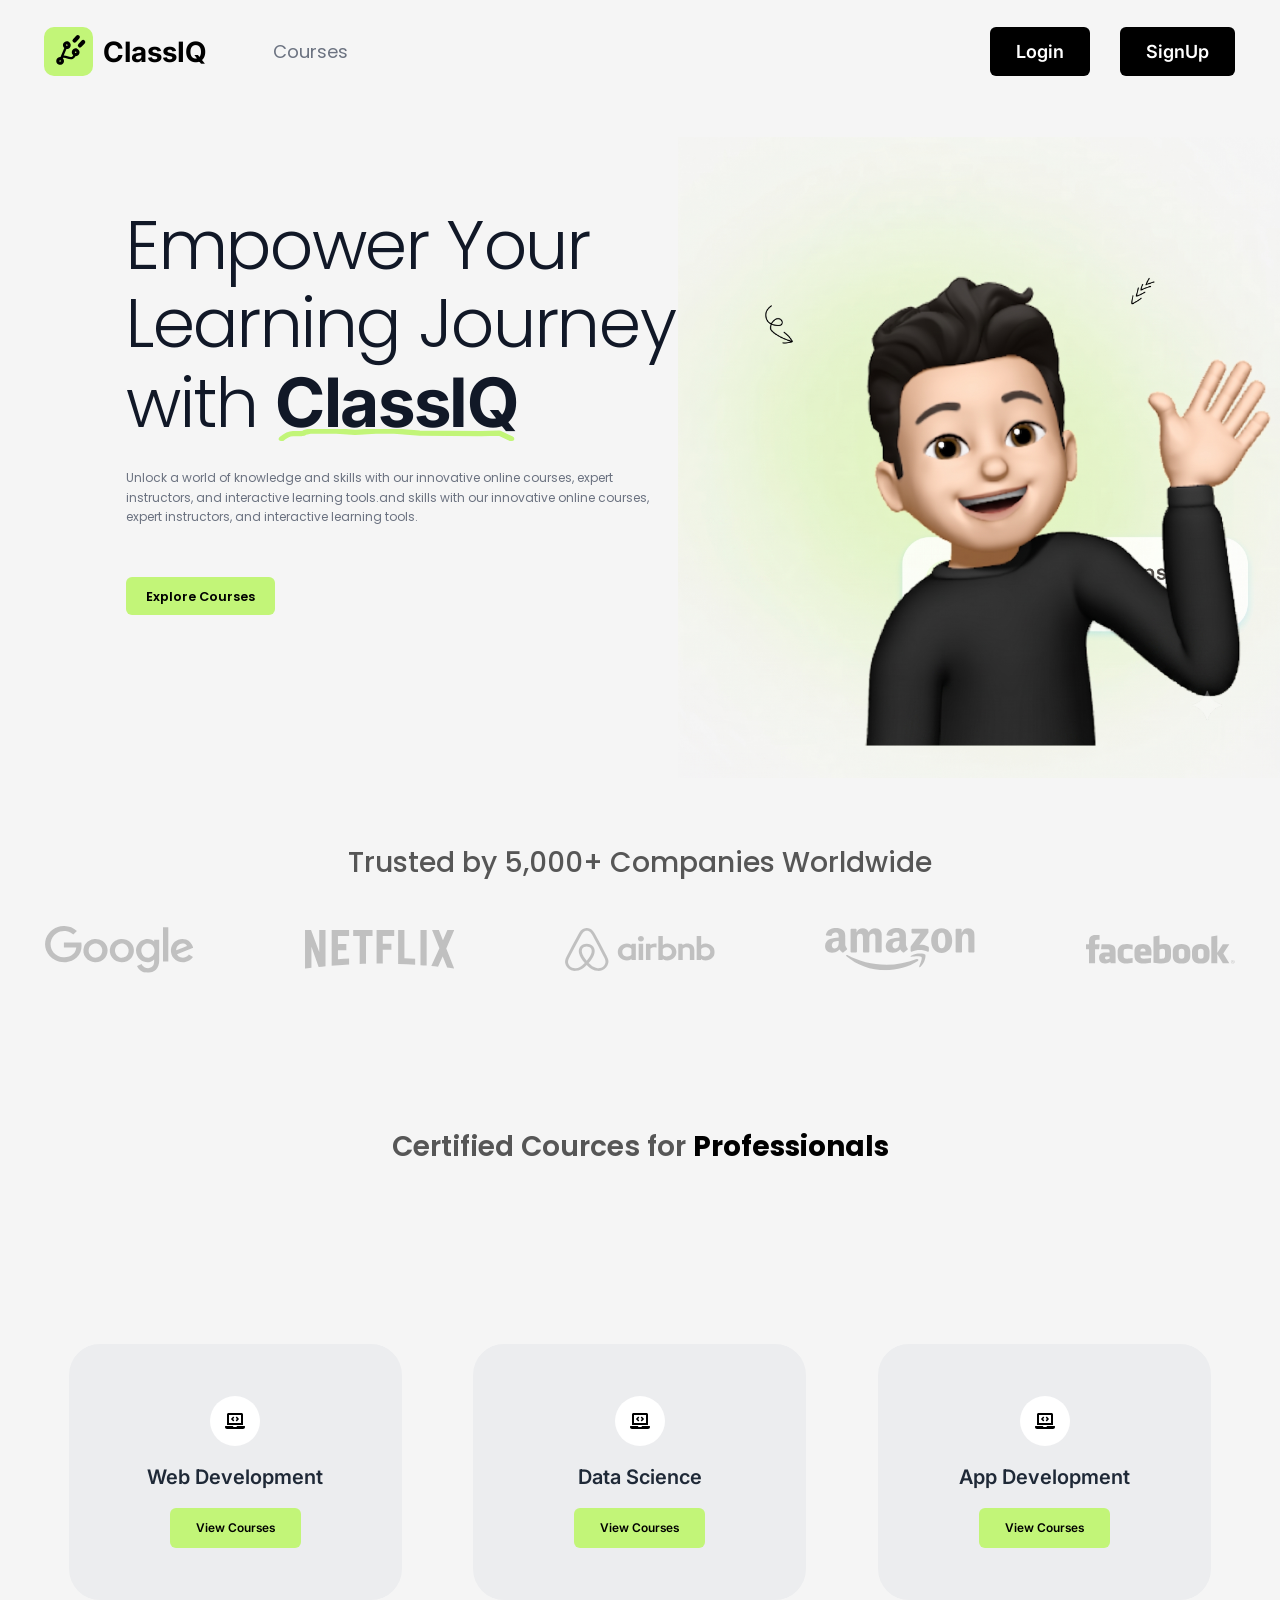
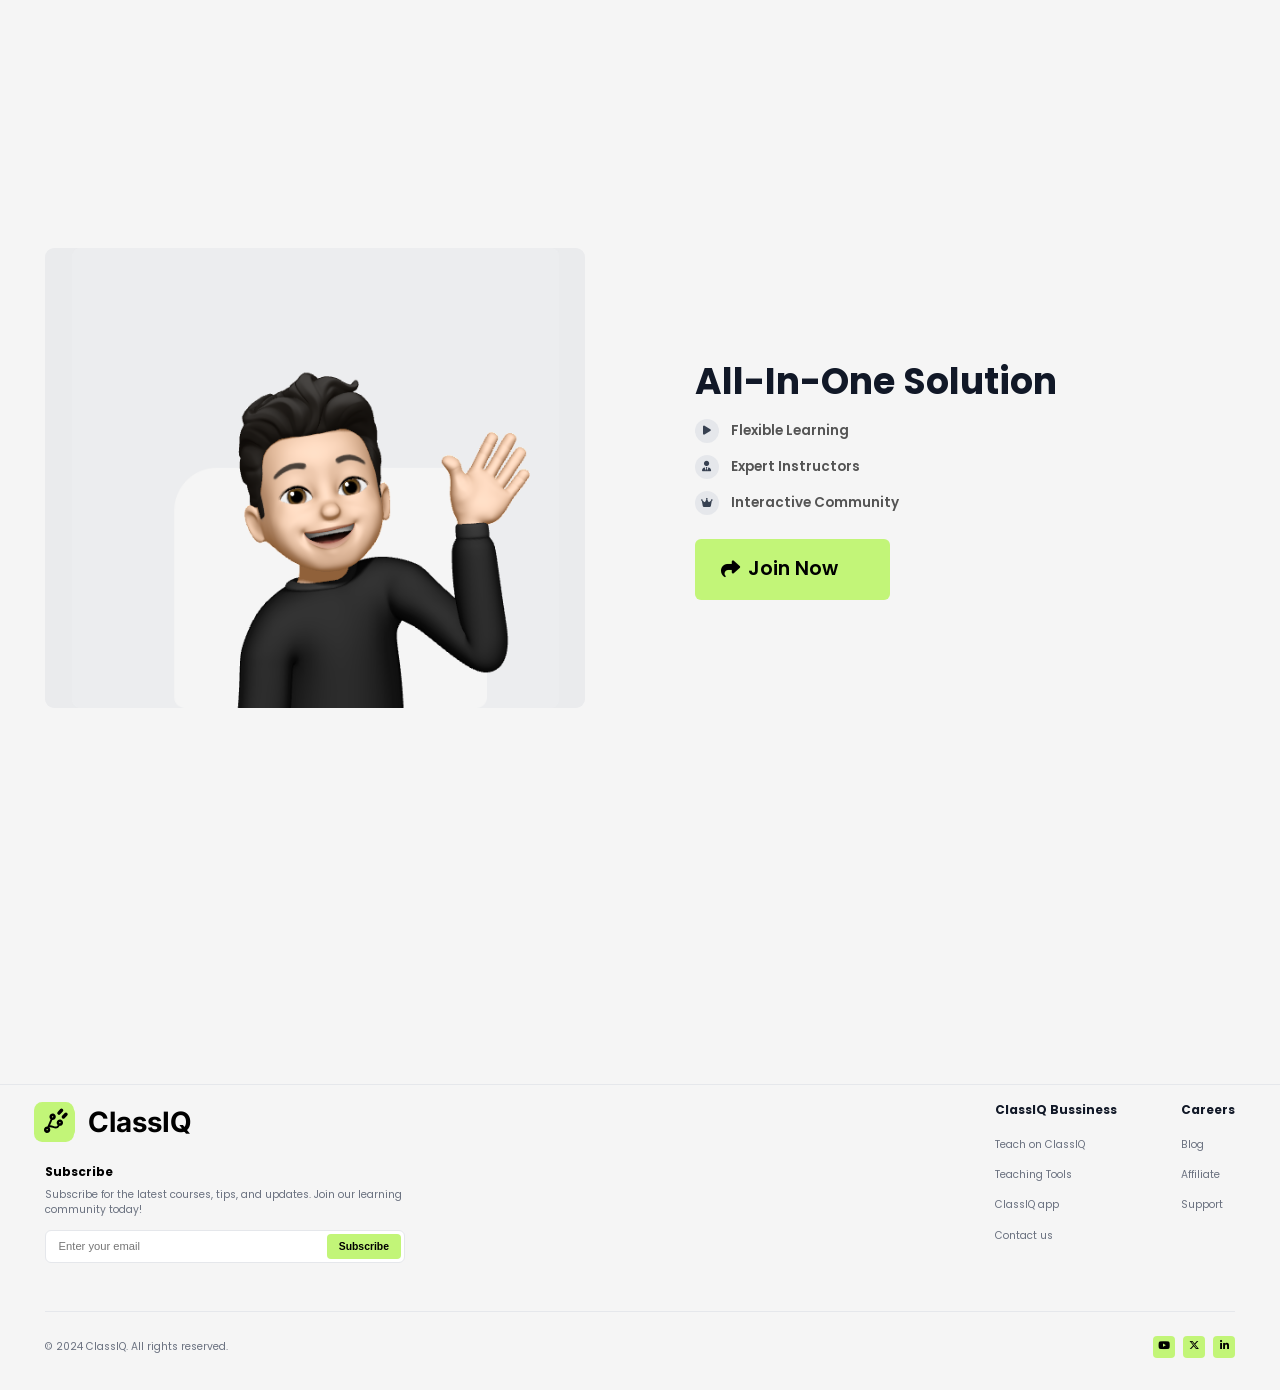
==== index.html @ 95969996 "Reqirement push to git of classiq" ====
<!DOCTYPE html>
<html lang="en">
<head>
    <meta charset="UTF-8">
    <meta name="viewport" content="width=device-width, initial-scale=1.0">
    <title>ClassIQ - Empower Your Learning Journey</title>
    <link rel="shortcut icon" href="./asset/image/Group 2827.svg" type="image/x-icon">
    
    <!-- Local Fonts -->
    <link rel="stylesheet" href="styles.css">
    
    <!-- FontAwesome / Boxicons for Social and List Icons -->
    <link rel="stylesheet" href="https://cdnjs.cloudflare.com/ajax/libs/font-awesome/6.4.0/css/all.min.css">
</head>
<body>

    <!-- Header Navigation -->
    <header class="navbar">
        <div class="container nav-container">
            <div class="logo-nav-container">
                <a href="./index.html" class="logo">
                    <div class="logo-icon">
                        <img width="49" height="49" style="margin-right: 13px;" src="./asset/image/Group 2827.svg" alt="brand-logo">
                    </div>
                    <span class="logo-text">ClassIQ</span>
                </a>
    
                <nav class="desktop-menu">
                    <a href="./course.html" class="nav-link">Courses</a>
                </nav>
            </div>

            <div class="nav-right">
                <a href="./login.html" class="btn btn-dark">Login</a>
                <a href="./signup.html" class="btn btn-dark">SignUp</a>
            </div>

            <button class="hamburger" id="hamburgerBtn" aria-label="Toggle Menu">
                <span></span>
                <span></span>
                <span></span>
            </button>
        </div>

        <div class="mobile-drawer" id="mobileDrawer">
            <a href="./course.html" class="mobile-link">Courses</a>
            <div class="mobile-auth">
                <a href="./login.html" class="btn btn-dark">Login</a>
                <a href="./signup.html" class="btn btn-dark">SignUp</a>
            </div>
        </div>
    </header>

    <main>
        <!-- Hero Section -->
        <section class="hero-section">
            <div class="container hero-container">
                <div class="hero-content">
                    <h1 class="hero-title">
                        Empower Your<br>
                        Learning Journey<br>
                        with <span class="highlight-wrapper">ClassIQ
                            <!-- <svg class="lime-underline" viewBox="0 0 160 12" fill="none"><path d="M3 8C45 3 115 2 157 8" stroke="#B8F330" stroke-width="5" stroke-linecap="round"/></svg> -->
                        </span>
                    </h1>
                    <p class="hero-description">
                        Unlock a world of knowledge and skills with our innovative online courses, expert instructors, and interactive learning tools.and skills with our innovative online courses, expert instructors, and interactive learning tools.
                    </p>
                    <a href="./course.html" class="btn btn-lime">Explore Courses</a>
                </div>

                <div class="hero-avatar-wrapper">
                    <!-- 3D Waving Character Illustration -->
                    <div class="avatar-bg"></div>
                    <img src="./asset/image/brand-avatar.png" alt="ClassIQ 3D Waving Character" class="hero-avatar">
                </div>
            </div>

            <!-- Client Logos -->
            <div class="container trust-section">
                <p class="trust-title">Trusted by 5,000+ Companies Worldwide</p>
                <div class="trust-logos">
                    <span class="logo-brand"><img src="./asset/image/google-2015 1.svg" alt="Google"></span>
                    <span class="logo-brand"><img src="./asset/image/netflix-3 1.svg" alt="Netflix"></span>
                    <span class="logo-brand"><img src="./asset/image/airbnb.svg" alt="Airbnb"></span>
                    <span class="logo-brand"><img src="./asset/image/amazon.svg" alt="Amazon"></span>
                    <span class="logo-brand"><img src="./asset/image/facebook.svg" alt="Facebook"></span>
                </div>
            </div>
        </section>

        <!-- Certified Courses Section -->
        <section id="courses" class="courses-section">
            <div class="container section-container">
                <h2 class="section-title">Certified Cources for <span>Professionals</span></h2>

                <div class="courses-grid">
                    <!-- Web Development -->
                    <div class="course-card">
                        <div class="card-icon">
                            <img src="./asset/image/laptopVector.svg" alt="laptop-icon">
                        </div>
                        <h3>Web Development</h3>
                        <a href="./course.html" class="btn btn-lime-sm">View Courses</a>
                    </div>

                    <!-- Data Science -->
                    <div class="course-card">
                        <div class="card-icon">
                            <img src="./asset/image/laptopVector.svg" alt="laptop-icon">
                        </div>
                        <h3>Data Science</h3>
                        <a href="./course.html" class="btn btn-lime-sm">View Courses</a>
                    </div>

                    <!-- App Development -->
                    <div class="course-card">
                        <div class="card-icon">
                            <img src="./asset/image/laptopVector.svg" alt="laptop-icon">
                        </div>
                        <h3>App Development</h3>
                        <a href="./course.html" class="btn btn-lime-sm">View Courses</a>
                    </div>
                </div>
            </div>
        </section>

        <!-- All-In-One Solution Section -->
        <section class="solution-section">
            <div class="container solution-container">
                <div class="solution-image-box">
                    <img src="./asset/image/teaser-avatar.png" alt="3D Avatar" class="solution-avatar">
                </div>

                <div class="solution-content">
                    <h2>All-In-One Solution</h2>
                    <ul class="solution-list">
                        <li>
                            <div class="icon-badge"><i class="fa-solid fa-play"></i></div>
                            <span>Flexible Learning</span>
                        </li>
                        <li>
                            <div class="icon-badge"><i class="fa-solid fa-user-tie"></i></div>
                            <span>Expert Instructors</span>
                        </li>
                        <li>
                            <div class="icon-badge"><i class="fa-solid fa-crown"></i></div>
                            <span>Interactive Community</span>
                        </li>
                    </ul>
                    <a href="./signup.html" class="btn btn-lime-action">
                        <i class="fa-solid fa-share"></i> Join Now
                    </a>
                </div>
            </div>
        </section>
    </main>

    <!-- Footer -->
    <footer class="footer">
        <div class="container">
            <div class="footer-top">
                <div class="footer-brand">
                    <a href="./index.html" class="logo">
                        <div class="logo-icon">
                            <img width="40" height="40" style="margin-right: 13px;" src="./asset/image/Group 2827.svg" alt="brand-logo">
                        </div>
                        <span class="logo-text">ClassIQ</span>
                    </a>
                    <div class="newsletter-box">
                        <label>Subscribe</label>
                        <p>Subscribe for the latest courses, tips, and updates. Join our learning community today!</p>
                        <form class="subscribe-form" id="subscribeForm">
                            <input type="email" placeholder="Enter your email" required>
                            <button type="submit" class="btn-subscribe">Subscribe</button>
                        </form>
                    </div>
                </div>

                <div class="footer-links">
                    <div class="col">
                        <h4>ClassIQ Bussiness</h4>
                        <ul>
                            <li><a href="#">Teach on ClassIQ</a></li>
                            <li><a href="#">Teaching Tools</a></li>
                            <li><a href="#">ClassIQ app</a></li>
                            <li><a href="#">Contact us</a></li>
                        </ul>
                    </div>
                    <div class="col">
                        <h4>Careers</h4>
                        <ul>
                            <li><a href="#">Blog</a></li>
                            <li><a href="#">Affiliate</a></li>
                            <li><a href="#">Support</a></li>
                        </ul>
                    </div>
                </div>
            </div>

            <div class="footer-bottom">
                <p>&copy; 2024 ClassIQ. All rights reserved.</p>
                <div class="social-icons">
                    <a href="#" class="social-btn"><i class="fa-brands fa-youtube"></i></a>
                    <a href="#" class="social-btn"><i class="fa-brands fa-x-twitter"></i></a>
                    <a href="#" class="social-btn"><i class="fa-brands fa-linkedin-in"></i></a>
                </div>
            </div>
        </div>
    </footer>

    <script src="script.js"></script>
</body>
</html>
---- styles.css ----
@font-face {
    font-family: 'Poppins';
    src: url('./asset/fonts/Poppins-Light.ttf') format('truetype');
    font-weight: 300;
    font-style: normal;
    font-display: swap;
}

@font-face {
    font-family: 'Poppins';
    src: url('./asset/fonts/Poppins-Regular.ttf') format('truetype');
    font-weight: 400;
    font-style: normal;
    font-display: swap;
}

@font-face {
    font-family: 'Poppins';
    src: url('./asset/fonts/Poppins-Medium.ttf') format('truetype');
    font-weight: 500;
    font-style: normal;
    font-display: swap;
}

@font-face {
    font-family: 'Poppins';
    src: url('./asset/fonts/Poppins-SemiBold.ttf') format('truetype');
    font-weight: 600;
    font-style: normal;
    font-display: swap;
}

@font-face {
    font-family: 'Poppins';
    src: url('./asset/fonts/Poppins-Bold.ttf') format('truetype');
    font-weight: 700;
    font-style: normal;
    font-display: swap;
}

@font-face {
    font-family: 'Poppins';
    src: url('./asset/fonts/Poppins-Thin.ttf') format('truetype');
    font-weight: 200;
    font-style: normal;
    font-display: swap;
}

@font-face {
    font-family: 'Inter';
    src: url('./asset/fonts/Inter-SemiBold.ttf') format('truetype');
    font-weight: 600;
    font-style: normal;
    font-display: swap;
}

@font-face {
    font-family: 'Inter';
    src: url('./asset/fonts/Inter-Bold.ttf') format('truetype');
    font-weight: 700;
    font-style: normal;
    font-display: swap;
}

:root {
    --lime-color: #C2F578;
    --lime-hover: #a5d064;
    --bg-light: #F9FAFB;
    --card-bg: #EAEBED;
    --bg-body: #f5f5f5;
    --text-dark: #111827;
    --text-muted: #6B7280;
    --font-family: 'Poppins', 'Inter', sans-serif;
}

*, *::before, *::after {
    box-sizing: border-box;
    margin: 0;
    padding: 0;
}

body {
    font-family: var(--font-family);
    background-color: var(--bg-light);
    color: var(--text-dark);
    line-height: 1.5;
    background-color: var(--bg-body);
    -webkit-font-smoothing: antialiased;
}

.container {
    max-width: 1190px;
    margin: 0 auto;
}

/* Navbar */
.navbar {
    padding: 27px 0 13px;
}

.nav-container {
    display: flex;
    align-items: center;
    justify-content: space-between;
    padding-left: 15px;
}

.logo-nav-container {
    display: flex;
    align-items: center;
}

.logo {
    display: flex;
    align-items: center;
    gap: 0.8125rem;
    text-decoration: none;
}

.logo-icon {
    width: 30px;
    height: 30px;
    background-color: var(--lime-color);
    border-radius: 6px;
    display: flex;
    align-items: center;
    justify-content: center;
    color: #000;
}

.logo-icon svg { width: 18px; height: 18px; }

.logo-text {
    font-family: 'Inter', sans-serif;
    font-size: 1.75rem;
    font-weight: 700;
    color: #000;
}

.desktop-menu .nav-link {
    text-decoration: none;
    color: var(--text-muted);
    font-size: 1.125rem;
    font-weight: 400;
    letter-spacing: 0;
    margin-left: 4.125rem;
    font-family: 'Poppins', 'Inter', sans-serif;
}

.nav-right {
    display: flex;
    gap: 1.875rem;
}

.btn {
    display: inline-flex;
    align-items: center;
    justify-content: center;
    border-radius: 6px;
    text-decoration: none;
    font-weight: 600;
    transition: 0.2s ease;
    border: none;
    cursor: pointer;
}

.btn-dark {
    font-family: 'Poppins', sans-serif;
    background-color: #000000;
    color: #ffffff;
    font-size: 1.125rem;
    font-family: 'Inter', sans-serif;
    padding: 0.6875rem 1.625rem;
}

.btn-dark:hover { background-color: #222; }

.btn-lime {
    background-color: var(--lime-color);
    color: #000;
    font-size: 0.8rem;
    padding: 0.6rem 1.25rem;
}

.btn-lime:hover { background-color: var(--lime-hover); }

.btn-lime-sm {
    background-color: var(--lime-color);
    color: #000;
    font-family: 'Inter', sans-serif;
    font-size: 0.75rem;
    padding: 0.6875rem 1.625rem;
}

.btn-lime-action {
    background-color: var(--lime-color);
    color: #000;
    font-size: 1.2rem;
    font-family: 'Poppins', sans-serif;
    font-weight: 600;
    padding: 1rem 3.25rem 1rem 1.625rem;
    gap: 0.5rem;
}

.hamburger {
    display: none;
    background: none;
    border: none;
    cursor: pointer;
    flex-direction: column;
    justify-content: center;
    align-items: center;
    gap: 4px;
    width: 40px;
    height: 40px;
    position: relative;
    transition: transform 0.25s ease;
}

.hamburger span {
    width: 22px;
    height: 2px;
    background: #000;
    border-radius: 2px;
    transition: transform 0.25s ease, opacity 0.2s ease, top 0.25s ease;
    position: relative;
}

.hamburger.active span:nth-child(1) {
    transform: rotate(45deg) translate(4px, 5px);
}

.hamburger.active span:nth-child(2) {
    opacity: 0;
}

.hamburger.active span:nth-child(3) {
    transform: rotate(-45deg) translate(4px, -5px);
}

.mobile-drawer {
    display: none;
}

.mobile-drawer.active {
    display: flex;
    flex-direction: column;
    gap: 0.75rem;
    padding: 1rem 1.25rem 1.25rem;
}

.mobile-link {
    text-decoration: none;
    color: var(--text-dark);
    font-weight: 600;
    letter-spacing: 0.08em;
}

.mobile-auth {
    display: flex;
    gap: 0.75rem;
    flex-wrap: wrap;
}

/* Hero */
.hero-section { padding: 3rem 0; }

.hero-container {
    display: grid;
    grid-template-columns: 1.1fr 0.9fr;
    max-width: 1440px;
}

.hero-content { margin-left: 126px; margin-top: 70px; }

.hero-title {
    font-family: 'Poppins', sans-serif;
    font-size: 4.25rem;
    font-weight: 300;
    line-height: 1.15;
    letter-spacing: -0.02em;
    margin-bottom: 1.25rem;
}

.highlight-wrapper {
    position: relative;
    display: inline-block;
    font-weight: 700;
    font-family: 'Inter', sans-serif;
    padding-bottom: 0.1em;
}

.highlight-wrapper::after {
    content: '';
    position: absolute;
    left: 0;
    right: 0;
    bottom: 7px;
    height: 0.18em;
    border-radius: 999px;
    background: url('./asset/image/Vector 3.svg') center/100% 110% no-repeat;
}

.lime-underline {
    position: absolute;
    bottom: -4px;
    left: 0;
    width: 100%;
}

.hero-description {
    font-size: 0.75rem;
    color: var(--text-muted);
    max-width: 100%;
    line-height: 1.6;
    margin-bottom: 3.1875rem;
}

.hero-avatar-wrapper {
    position: relative;
    display: flex;
    overflow: visible;
}

.hero-avatar {
    width: 602px;
    /* max-width: 100%; */
    height: auto;
    position: relative;
    z-index: 2;
    opacity: 1;
}

/* Trust Section */
.trust-section {
    margin-top: 4rem;
    text-align: center;
    max-width: 1190px;
}

.trust-title {
    font-size: 1.75rem;
    font-family: 'Poppins', sans-serif;
    font-weight: 500;
    letter-spacing: 2%;
    color: #565656;
    margin-bottom: 2.625rem;
}

.trust-logos {
    display: flex;
    justify-content: space-between;
    align-items: center;
    width: 100%;
    flex-wrap: wrap;
}

.logo-brand {
    font-size: 1.35rem;
    font-weight: 800;
    color: #9CA3AF;
}

.logo-brand img {
    width: clamp(2.5rem, 11.67vw, 10.5rem);
    height: auto;
    filter: grayscale(100%);
    opacity: 0.7;
    transition: filter 0.3s ease, opacity 0.3s ease;
}

.logo-brand img:hover {
    filter: grayscale(0%);
    opacity: 1;
}

/* Certified Courses */
.courses-section {
    padding: 6rem 0 3rem;
    text-align: center;
}

.section-container {
    max-width: 1190px;
    margin: 0 auto;
}

.section-title {
    font-size: 1.75rem;
    font-weight: 600;
    color: #565656;
    margin-bottom: 11rem;
    font-family: 'Poppins', sans-serif;
}

.section-title span { font-weight: 800; color:#000 }

.courses-grid {
    display: grid;
    grid-template-columns: repeat(3, 1fr);
    gap: 1.5rem;
    justify-items: center;
}

.course-card {
    background-color: #ECEDEF;
    border-radius: 31px;
    display: flex;
    flex-direction: column;
    align-items: center;
    justify-content: center;
    gap: 1rem;
    width: min(100%, 333px);
    max-width: 333px;
    height: clamp(240px, 20vw, 288px);
    margin: 0 auto;
}

.card-icon {
    width: 50px;
    height: 50px;
    background: #fff;
    border-radius: 100%;
    display: flex;
    align-items: center;
    justify-content: center;
    font-size: 0.75rem;
}

.course-card h3 {
    font-family: 'Inter', sans-serif;
    font-size: 1.25rem;
    font-weight: 600;
    color: #1F2937;
}

/* Solution Section */
.solution-section { padding: 12.5rem 0 23.5rem; }

.solution-container {
    display: grid;
    grid-template-columns: 1fr 1fr;
    gap: 6.85rem;
    align-items: center;
}

.solution-image-box {
    background-color: var(--card-bg);
    border-radius: 9px;
    display: flex;
    align-items: flex-end;
    justify-content: center;
    overflow: hidden;
    
}

.solution-avatar {
    width: clamp(280px, 38.06vw, 548px);
    height: auto;
    aspect-ratio: 548 / 517;
    object-fit: cover;
}

.solution-content h2 {
    font-size: 2.25rem;
    font-weight: 700;
    margin-bottom: 10px;
}

.solution-content li span {
    color: #545454;
}

.solution-list {
    list-style: none;
    margin-bottom: 1.5rem;
}

.solution-list li {
    display: flex;
    align-items: center;
    gap: 0.75rem;
    margin-bottom: 0.75rem;
    font-size: 0.85rem;
    font-weight: 600;
    color: var(--text-dark);
}

.icon-badge {
    width: 24px;
    height: 24px;
    background-color: #E5E7EB;
    border-radius: 50%;
    display: flex;
    align-items: center;
    justify-content: center;
    font-size: 0.65rem;
    color: #374151;
}

/* Footer */
.footer {
    padding: 1rem 0 2rem;
    border-top: 1px solid #E5E7EB;
}

.footer-top {
    display: flex;
    justify-content: space-between;
    gap: 4rem;
    margin-bottom: 3rem;
}

.newsletter-box {
    margin-top: 1rem;
    max-width: 360px;
}

.newsletter-box label {
    font-size: 0.75rem;
    font-weight: 700;
    color: #000;
}

.newsletter-box p {
    font-size: 0.65rem;
    color: var(--text-muted);
    margin: 0.25rem 0 0.75rem;
}

.subscribe-form {
    display: flex;
    background: #ffffff;
    border: 1px solid #E5E7EB;
    border-radius: 6px;
    padding: 3px;
}

.subscribe-form input {
    border: none;
    outline: none;
    padding: 0.4rem 0.6rem;
    font-size: 0.7rem;
    flex-grow: 1;
}

.btn-subscribe {
    background-color: var(--lime-color);
    border: none;
    font-size: 0.65rem;
    font-weight: 700;
    padding: 0.4rem 0.75rem;
    border-radius: 4px;
    cursor: pointer;
}

.footer-links {
    display: flex;
    gap: 4rem;
}

.footer-links h4 {
    font-size: 0.75rem;
    font-weight: 700;
    margin-bottom: 0.75rem;
}

.footer-links ul { list-style: none; }

.footer-links ul li { margin-bottom: 0.4rem; }

.footer-links ul li a {
    text-decoration: none;
    font-size: 0.65rem;
    color: var(--text-muted);
}

.footer-bottom {
    display: flex;
    justify-content: space-between;
    align-items: center;
    border-top: 1px solid #E5E7EB;
    padding-top: 1.5rem;
    font-size: 0.65rem;
    color: var(--text-muted);
}

.social-icons {
    display: flex;
    gap: 0.5rem;
}

.social-btn {
    width: 22px;
    height: 22px;
    background-color: var(--lime-color);
    color: #000;
    border-radius: 4px;
    display: flex;
    align-items: center;
    justify-content: center;
    text-decoration: none;
    font-size: 0.65rem;
}

/* Responsive */
@media (max-width: 1150px) {
    .hero-content {
        margin:auto;
    }
    .hero-avatar {
        width: 100%;
        max-width: 400px;
    } 
    .container { max-width: 90% ;}
}
@media (max-width: 768px) {
    .solution-section ,.courses-section {padding: 3rem 0;}
    .section-title { margin-bottom: 3rem; }
    .solution-container { gap: 3rem; }
    .highlight-wrapper::after { bottom: 0; }
    .desktop-menu, .nav-right { display: none; }
    .hamburger { display: flex; }
    .hero-container, .solution-container, .footer-top { grid-template-columns: 1fr; flex-direction: column; }
    .courses-grid { grid-template-columns: 1fr; justify-items: center; }
    .course-card { width: min(100%, 420px); }
    .hero-title { font-size: 2.25rem; }
}
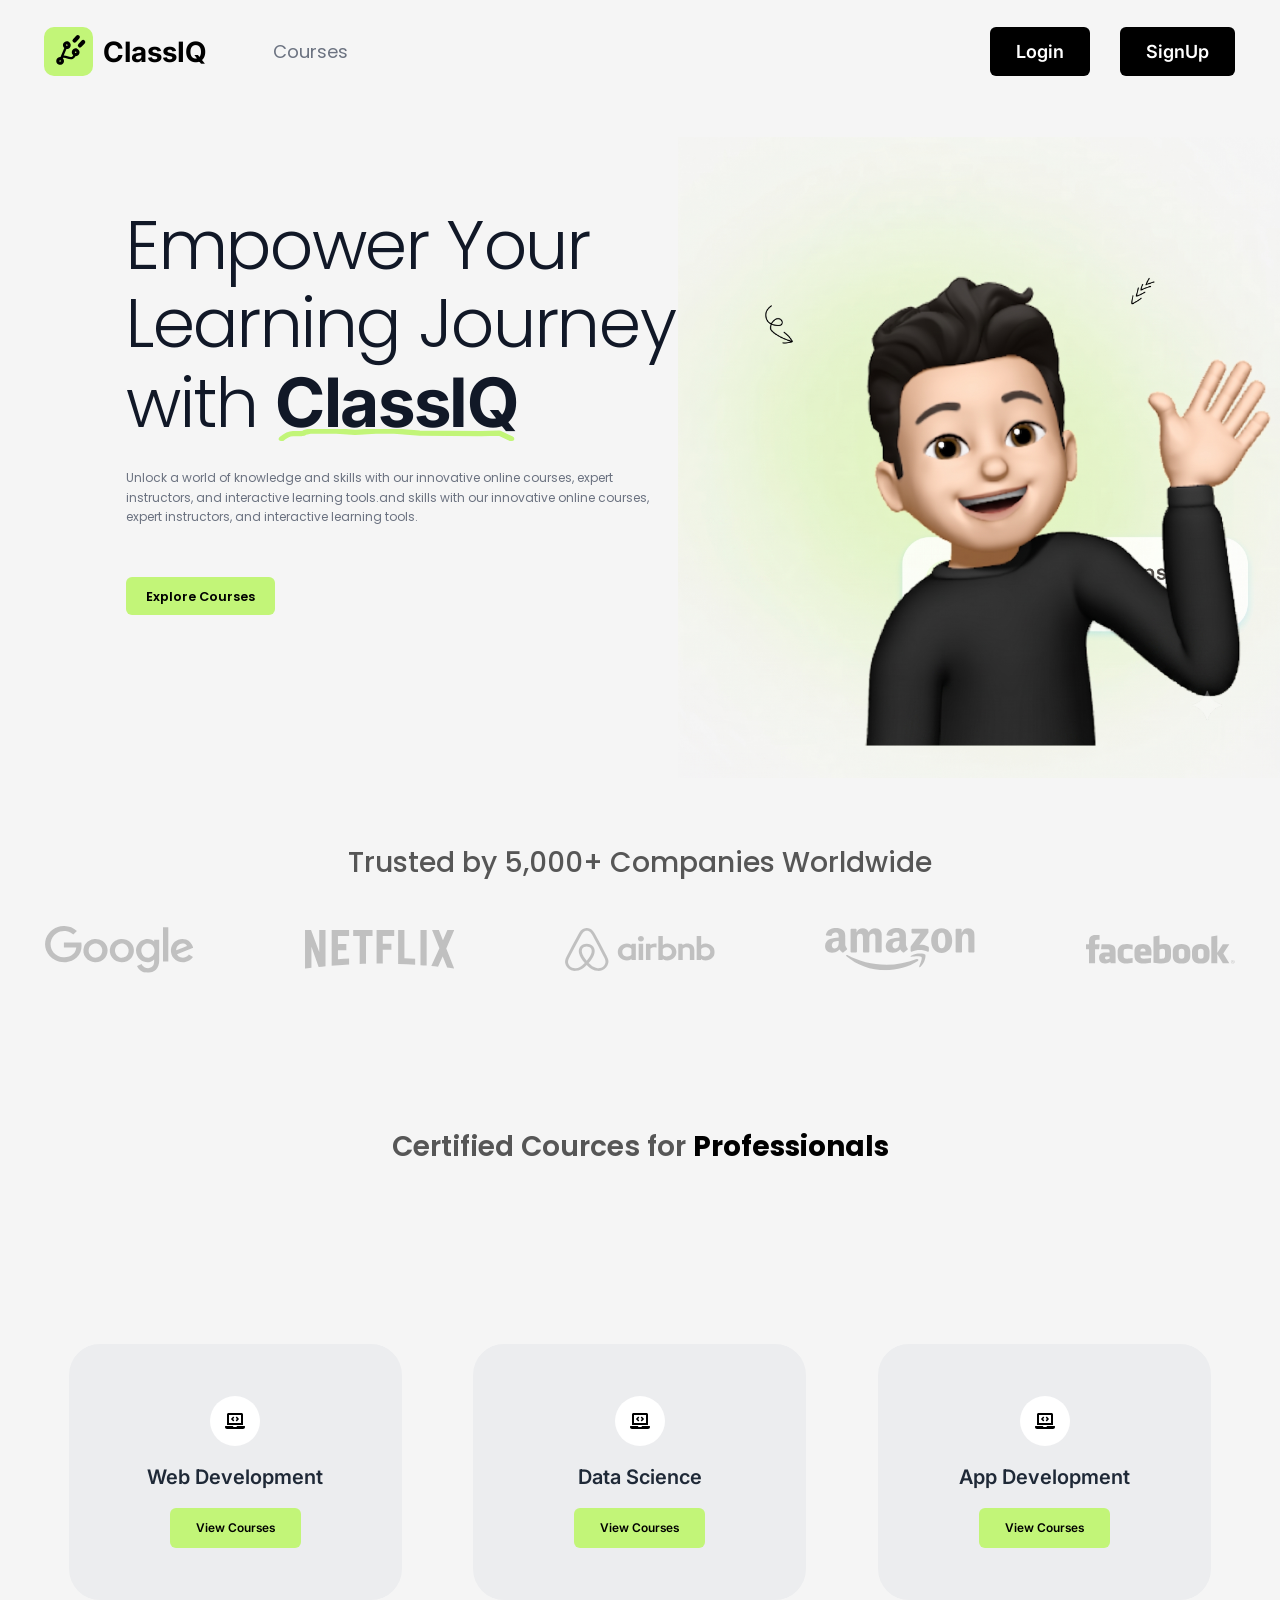
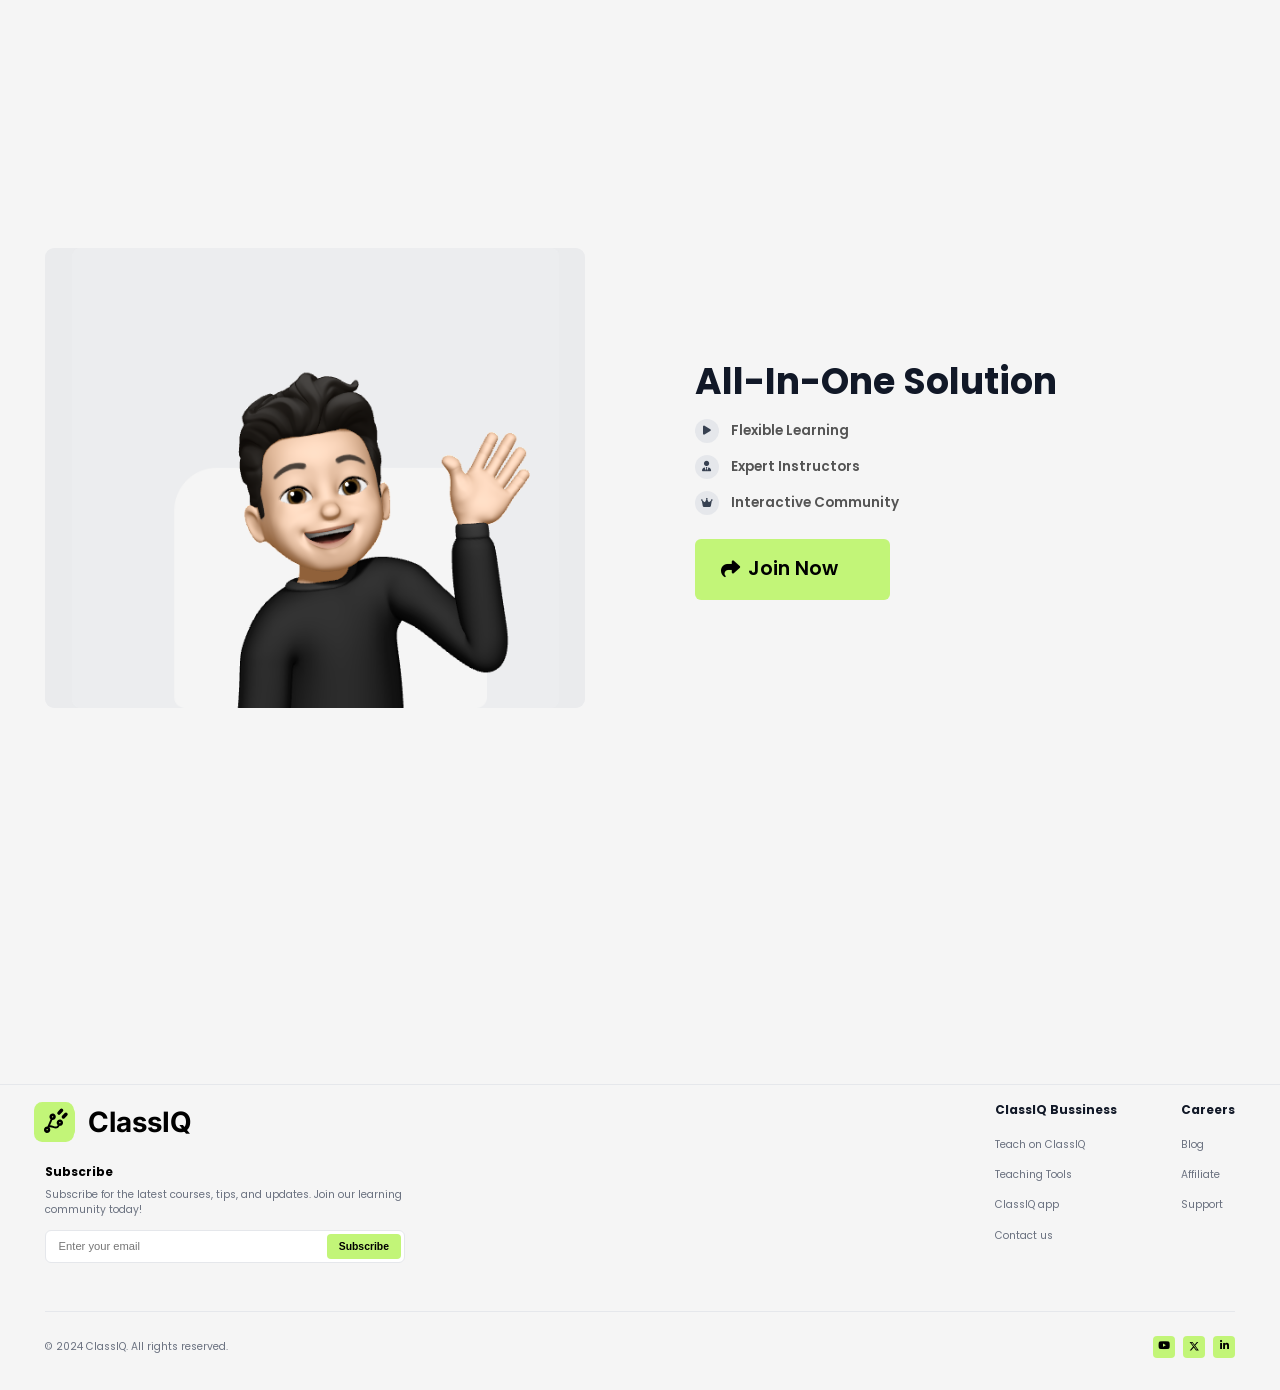
==== commit dbd7b288: "X icon added which was not working" ====
--- a/index.html
+++ b/index.html
@@ -202,7 +202,7 @@
                 <p>&copy; 2024 ClassIQ. All rights reserved.</p>
                 <div class="social-icons">
                     <a href="#" class="social-btn"><i class="fa-brands fa-youtube"></i></a>
-                    <a href="#" class="social-btn"><i class="fa-brands fa-x-twitter"></i></a>
+                    <a href="#" class="social-btn"><svg stroke="currentColor" fill="currentColor" stroke-width="0" viewBox="0 0 512 512" height="1em" width="1em" xmlns="http://www.w3.org/2000/svg"><path d="M389.2 48h70.6L305.6 224.2 487 464H345L233.7 318.6 106.5 464H35.8L200.7 275.5 26.8 48H172.4L272.9 180.9 389.2 48zM364.4 421.8h39.1L151.1 88h-42L364.4 421.8z"></path></svg></a>
                     <a href="#" class="social-btn"><i class="fa-brands fa-linkedin-in"></i></a>
                 </div>
             </div>
